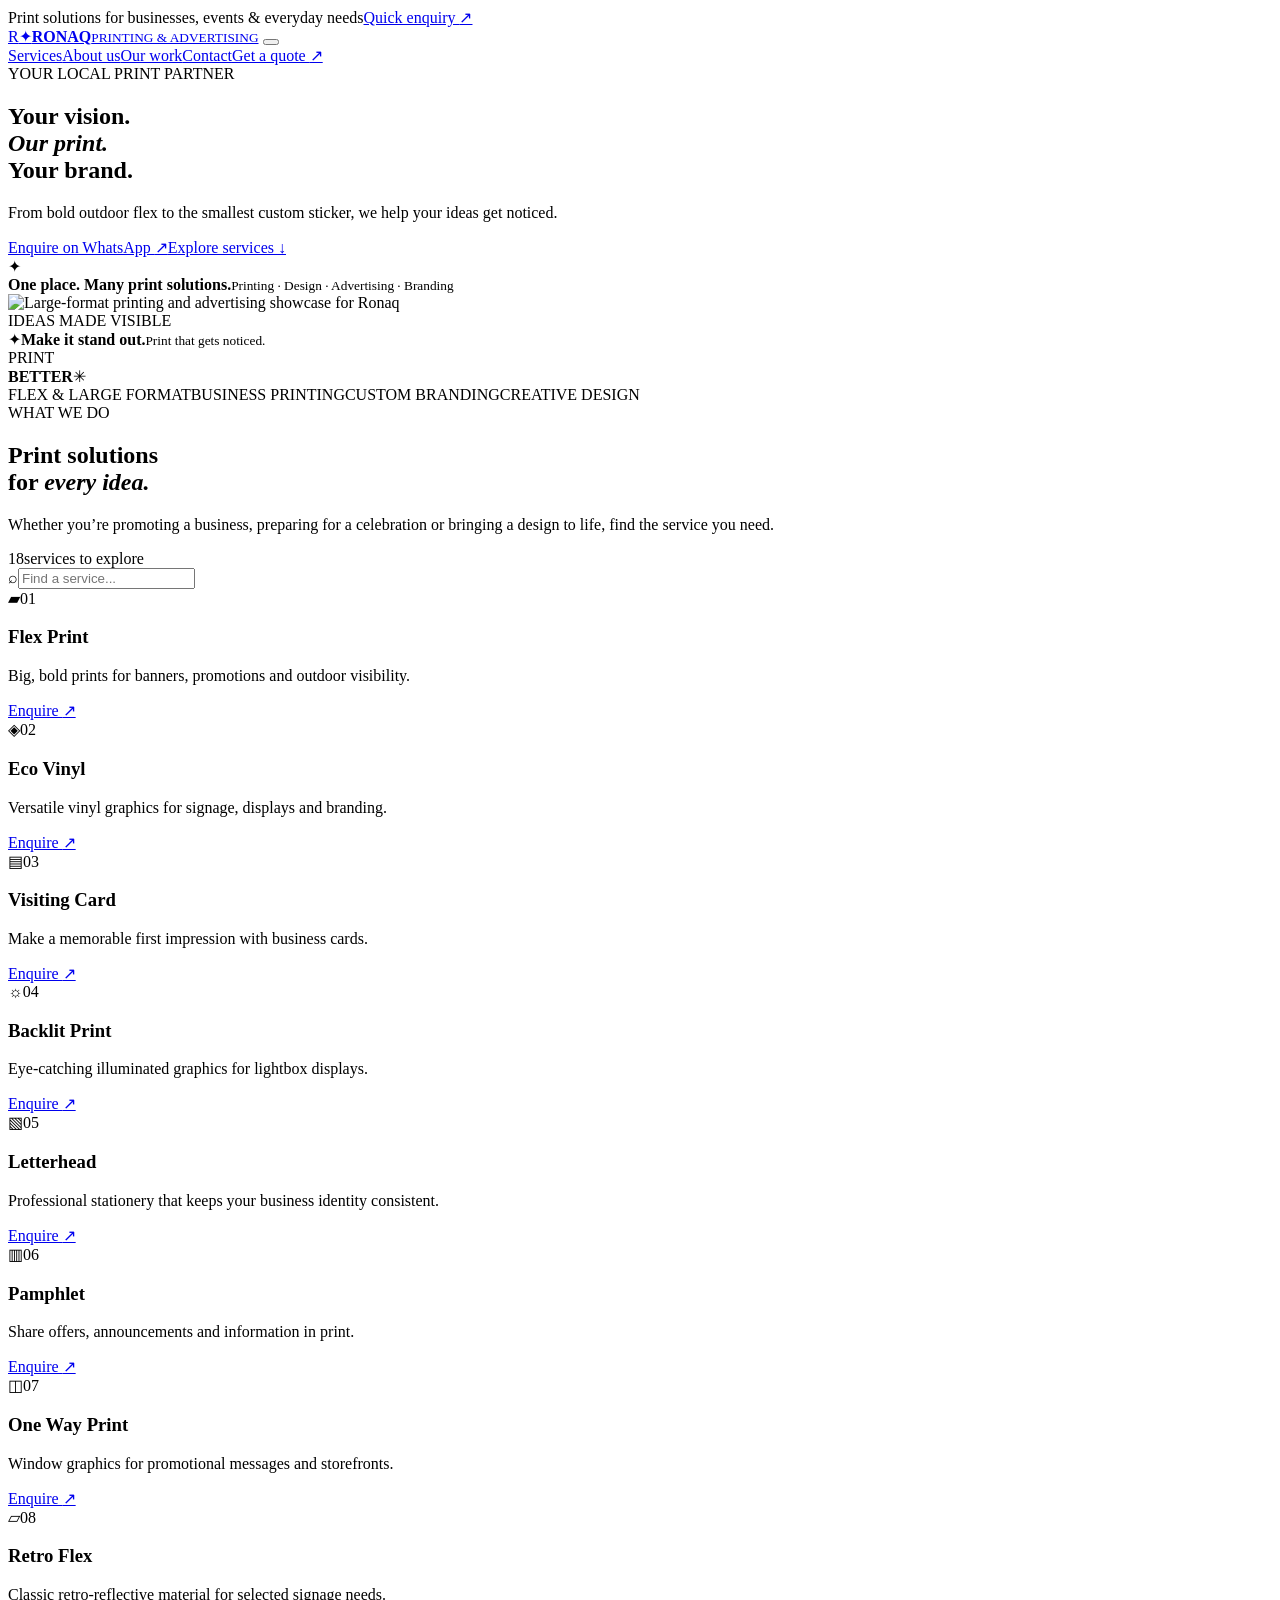
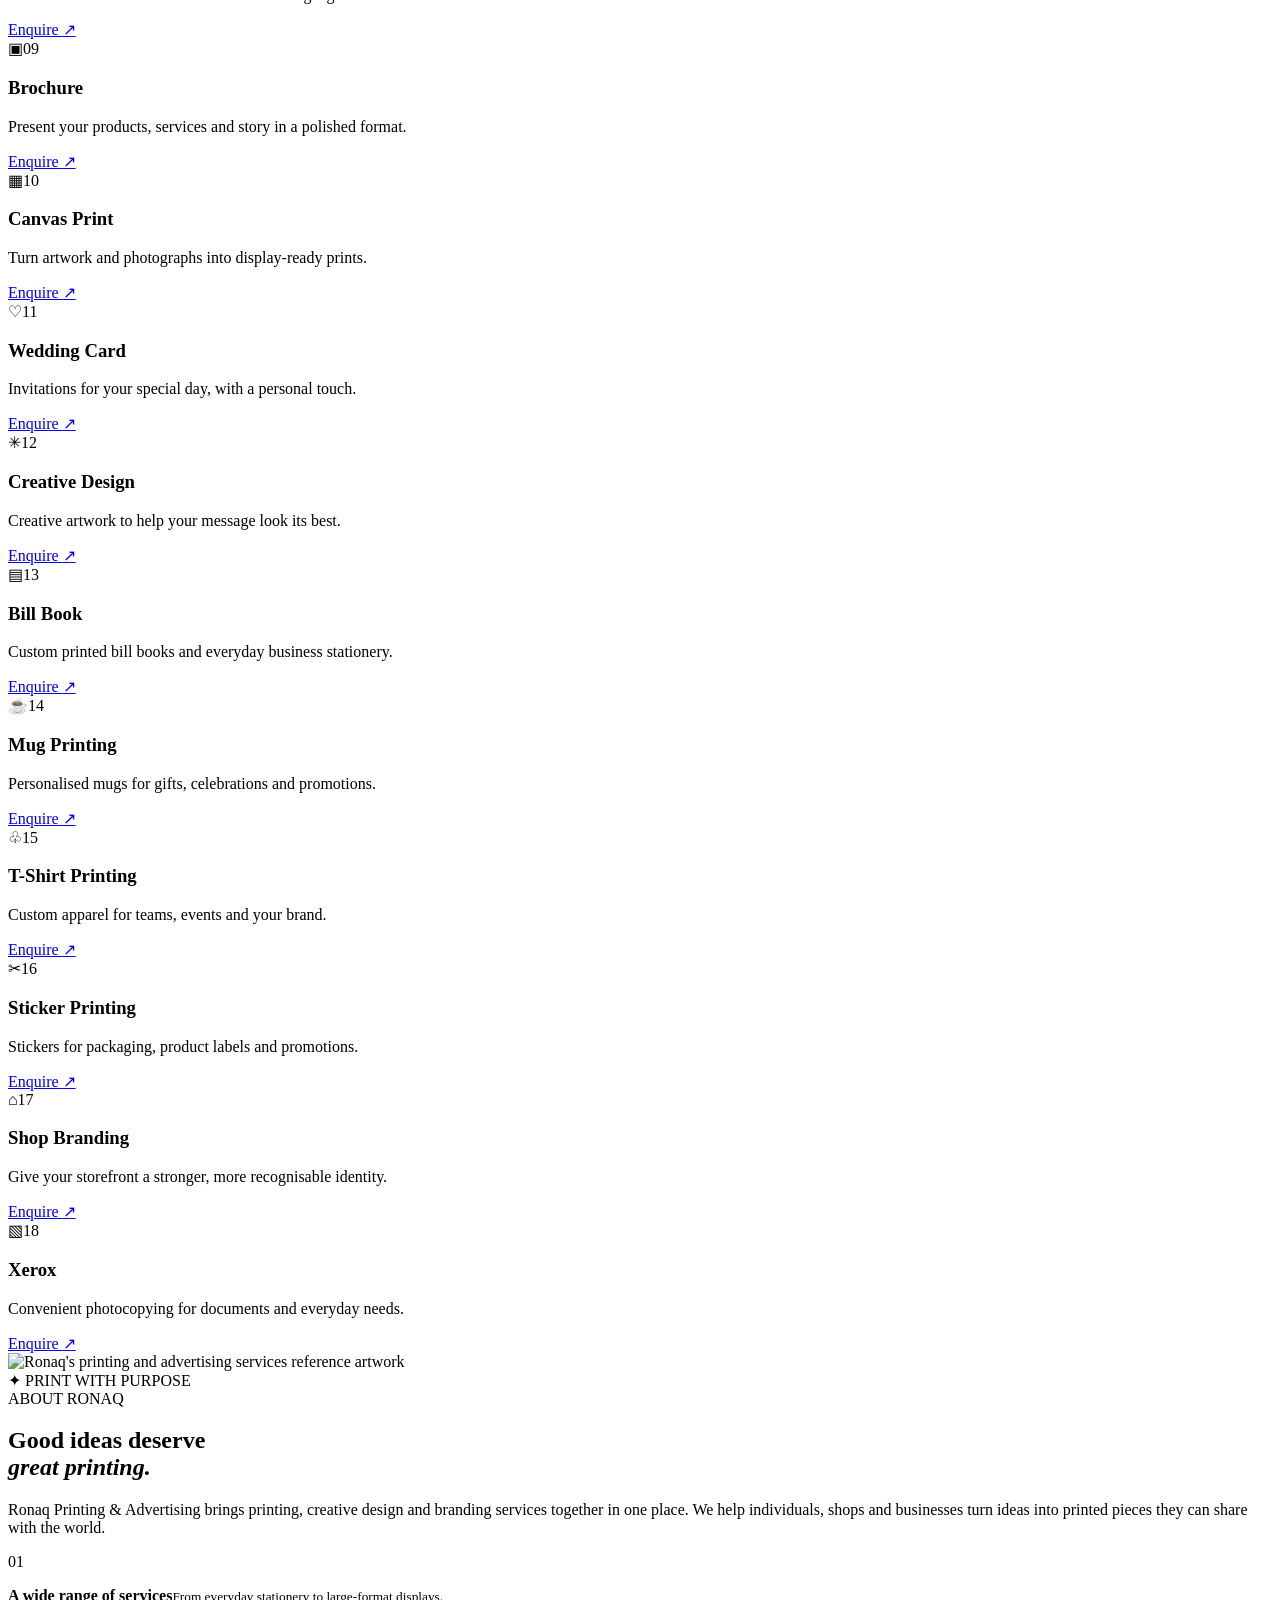
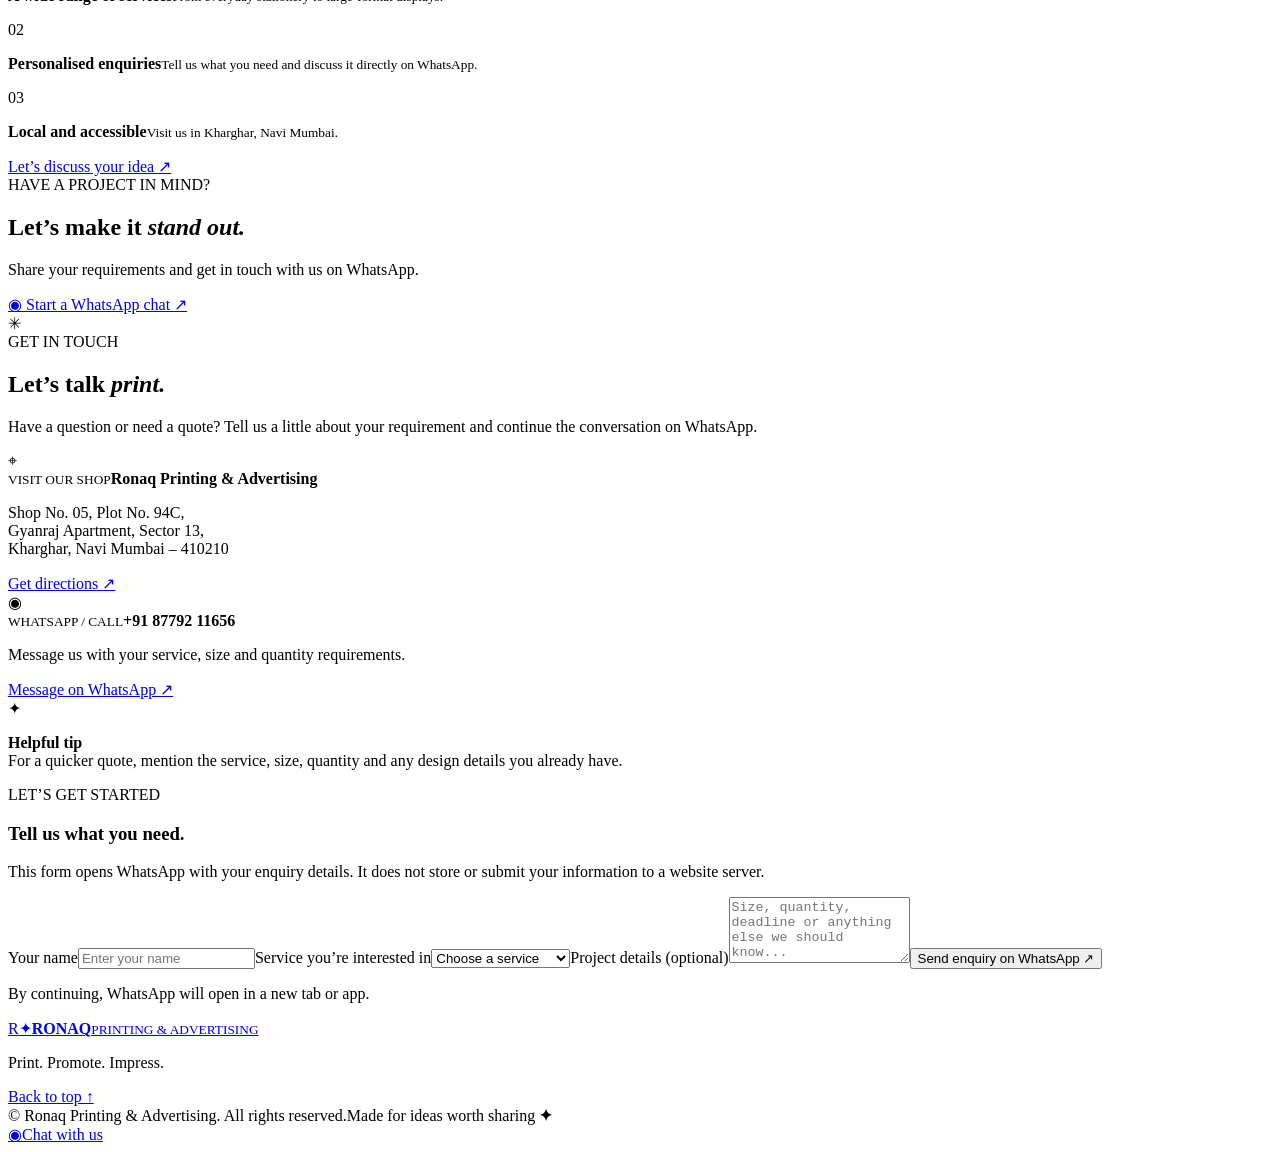
==== index.html @ 288d2c54 "Rename index(1).html to index.html" ====
<!doctype html>
<html lang="en">
<head>
  <meta charset="utf-8">
  <meta name="viewport" content="width=device-width, initial-scale=1">
  <meta name="theme-color" content="#e52c35">
  <meta name="description" content="Ronaq Printing & Advertising in Kharghar, Navi Mumbai. Flex printing, visiting cards, shop branding, stickers, wedding cards and more. Enquire directly on WhatsApp.">
  <title>Ronaq Printing & Advertising | Print. Promote. Impress.</title>
  <link rel="preconnect" href="https://fonts.googleapis.com">
  <link rel="preconnect" href="https://fonts.gstatic.com" crossorigin>
  <link href="https://fonts.googleapis.com/css2?family=DM+Sans:wght@400;500;600;700;800&family=Oswald:wght@500;600;700&display=swap" rel="stylesheet">
  <link rel="stylesheet" href="styles.css">
</head>
<body>
  <div class="top-strip"><div class="container top-strip-inner"><span>Print solutions for businesses, events & everyday needs</span><a href="https://wa.me/918779211656?text=Hello%20Ronaq%2C%20I%27d%20like%20to%20enquire%20about%20your%20printing%20services." target="_blank" rel="noopener">Quick enquiry <span aria-hidden="true">↗</span></a></div></div>
  <header class="site-header" id="top">
    <div class="container nav-wrap">
      <a class="brand" href="#top" aria-label="Ronaq Printing and Advertising home"><span class="brand-mark">R<span class="brand-spark">✦</span></span><span class="brand-copy"><strong>RONAQ</strong><small>PRINTING &amp; ADVERTISING</small></span></a>
      <button class="menu-toggle" id="menuToggle" aria-label="Open navigation" aria-expanded="false"><span></span><span></span><span></span></button>
      <nav class="main-nav" id="mainNav" aria-label="Main navigation"><a href="#services">Services</a><a href="#about">About us</a><a href="#showcase">Our work</a><a href="#contact">Contact</a><a class="nav-cta" href="https://wa.me/918779211656" target="_blank" rel="noopener">Get a quote <span>↗</span></a></nav>
    </div>
  </header>

  <main>
    <section class="hero">
      <div class="hero-shape hero-shape-one"></div><div class="hero-shape hero-shape-two"></div>
      <div class="container hero-grid">
        <div class="hero-copy reveal">
          <div class="eyebrow"><span></span> YOUR LOCAL PRINT PARTNER</div>
          <h1>Your vision.<br><em>Our print.</em><br>Your brand.</h1>
          <p class="hero-lead">From bold outdoor flex to the smallest custom sticker, we help your ideas get noticed.</p>
          <div class="hero-actions"><a class="btn btn-primary" href="https://wa.me/918779211656?text=Hello%20Ronaq%2C%20I%27d%20like%20a%20printing%20quote.%20Please%20help%20me%20with%20your%20services." target="_blank" rel="noopener">Enquire on WhatsApp <span>↗</span></a><a class="btn btn-outline" href="#services">Explore services <span>↓</span></a></div>
          <div class="hero-proof"><div class="proof-icon">✦</div><div><strong>One place. Many print solutions.</strong><small>Printing · Design · Advertising · Branding</small></div></div>
        </div>
        <div class="hero-visual reveal" id="showcase">
          <div class="visual-frame"><img src="assets/printing-showcase.jpg" alt="Large-format printing and advertising showcase for Ronaq" fetchpriority="high"><div class="image-label"><span class="label-dot"></span><span>IDEAS MADE VISIBLE</span></div></div>
          <div class="floating-note"><span class="note-star">✦</span><span><strong>Make it stand out.</strong><small>Print that gets noticed.</small></span></div>
          <div class="visual-stamp">PRINT<br><b>BETTER</b><span>✳</span></div>
        </div>
      </div>
      <div class="hero-bottom"><div class="container hero-bottom-inner"><span>FLEX &amp; LARGE FORMAT</span><i></i><span>BUSINESS PRINTING</span><i></i><span>CUSTOM BRANDING</span><i></i><span>CREATIVE DESIGN</span></div></div>
    </section>

    <section class="services section-pad" id="services">
      <div class="container">
        <div class="section-heading reveal"><div><div class="eyebrow"><span></span> WHAT WE DO</div><h2>Print solutions<br>for <em>every idea.</em></h2></div><p>Whether you’re promoting a business, preparing for a celebration or bringing a design to life, find the service you need.</p></div>
        <div class="service-toolbar reveal"><div class="service-count"><span class="count-number">18</span><span>services to explore</span></div><label class="service-search"><span aria-hidden="true">⌕</span><input id="serviceSearch" type="search" placeholder="Find a service..." aria-label="Search services"></label></div>
        <div class="service-grid" id="serviceGrid">
          <article class="service-card reveal" data-name="Flex Print"><span class="service-icon icon-red">▰</span><span class="service-number">01</span><h3>Flex Print</h3><p>Big, bold prints for banners, promotions and outdoor visibility.</p><a href="#contact" data-service="Flex Print" class="service-link">Enquire <span>↗</span></a></article>
          <article class="service-card reveal" data-name="Eco Vinyl"><span class="service-icon icon-yellow">◈</span><span class="service-number">02</span><h3>Eco Vinyl</h3><p>Versatile vinyl graphics for signage, displays and branding.</p><a href="#contact" data-service="Eco Vinyl" class="service-link">Enquire <span>↗</span></a></article>
          <article class="service-card reveal" data-name="Visiting Card"><span class="service-icon icon-dark">▤</span><span class="service-number">03</span><h3>Visiting Card</h3><p>Make a memorable first impression with business cards.</p><a href="#contact" data-service="Visiting Card" class="service-link">Enquire <span>↗</span></a></article>
          <article class="service-card reveal" data-name="Backlit Print"><span class="service-icon icon-red">☼</span><span class="service-number">04</span><h3>Backlit Print</h3><p>Eye-catching illuminated graphics for lightbox displays.</p><a href="#contact" data-service="Backlit Print" class="service-link">Enquire <span>↗</span></a></article>
          <article class="service-card reveal" data-name="Letterhead"><span class="service-icon icon-yellow">▧</span><span class="service-number">05</span><h3>Letterhead</h3><p>Professional stationery that keeps your business identity consistent.</p><a href="#contact" data-service="Letterhead" class="service-link">Enquire <span>↗</span></a></article>
          <article class="service-card reveal" data-name="Pamphlet"><span class="service-icon icon-dark">▥</span><span class="service-number">06</span><h3>Pamphlet</h3><p>Share offers, announcements and information in print.</p><a href="#contact" data-service="Pamphlet" class="service-link">Enquire <span>↗</span></a></article>
          <article class="service-card reveal" data-name="One Way Print"><span class="service-icon icon-red">◫</span><span class="service-number">07</span><h3>One Way Print</h3><p>Window graphics for promotional messages and storefronts.</p><a href="#contact" data-service="One Way Print" class="service-link">Enquire <span>↗</span></a></article>
          <article class="service-card reveal" data-name="Retro Flex"><span class="service-icon icon-yellow">▱</span><span class="service-number">08</span><h3>Retro Flex</h3><p>Classic retro-reflective material for selected signage needs.</p><a href="#contact" data-service="Retro Flex" class="service-link">Enquire <span>↗</span></a></article>
          <article class="service-card reveal" data-name="Brochure"><span class="service-icon icon-dark">▣</span><span class="service-number">09</span><h3>Brochure</h3><p>Present your products, services and story in a polished format.</p><a href="#contact" data-service="Brochure" class="service-link">Enquire <span>↗</span></a></article>
          <article class="service-card reveal" data-name="Canvas Print"><span class="service-icon icon-yellow">▦</span><span class="service-number">10</span><h3>Canvas Print</h3><p>Turn artwork and photographs into display-ready prints.</p><a href="#contact" data-service="Canvas Print" class="service-link">Enquire <span>↗</span></a></article>
          <article class="service-card reveal" data-name="Wedding Card"><span class="service-icon icon-red">♡</span><span class="service-number">11</span><h3>Wedding Card</h3><p>Invitations for your special day, with a personal touch.</p><a href="#contact" data-service="Wedding Card" class="service-link">Enquire <span>↗</span></a></article>
          <article class="service-card reveal" data-name="Creative Design"><span class="service-icon icon-dark">✳</span><span class="service-number">12</span><h3>Creative Design</h3><p>Creative artwork to help your message look its best.</p><a href="#contact" data-service="Creative Design" class="service-link">Enquire <span>↗</span></a></article>
          <article class="service-card reveal" data-name="Bill Book"><span class="service-icon icon-yellow">▤</span><span class="service-number">13</span><h3>Bill Book</h3><p>Custom printed bill books and everyday business stationery.</p><a href="#contact" data-service="Bill Book" class="service-link">Enquire <span>↗</span></a></article>
          <article class="service-card reveal" data-name="Mug Printing"><span class="service-icon icon-red">☕</span><span class="service-number">14</span><h3>Mug Printing</h3><p>Personalised mugs for gifts, celebrations and promotions.</p><a href="#contact" data-service="Mug Printing" class="service-link">Enquire <span>↗</span></a></article>
          <article class="service-card reveal" data-name="T-Shirt Printing"><span class="service-icon icon-dark">♧</span><span class="service-number">15</span><h3>T-Shirt Printing</h3><p>Custom apparel for teams, events and your brand.</p><a href="#contact" data-service="T-Shirt Printing" class="service-link">Enquire <span>↗</span></a></article>
          <article class="service-card reveal" data-name="Sticker Printing"><span class="service-icon icon-yellow">✂</span><span class="service-number">16</span><h3>Sticker Printing</h3><p>Stickers for packaging, product labels and promotions.</p><a href="#contact" data-service="Sticker Printing" class="service-link">Enquire <span>↗</span></a></article>
          <article class="service-card reveal" data-name="Shop Branding"><span class="service-icon icon-red">⌂</span><span class="service-number">17</span><h3>Shop Branding</h3><p>Give your storefront a stronger, more recognisable identity.</p><a href="#contact" data-service="Shop Branding" class="service-link">Enquire <span>↗</span></a></article>
          <article class="service-card reveal" data-name="Xerox"><span class="service-icon icon-dark">▧</span><span class="service-number">18</span><h3>Xerox</h3><p>Convenient photocopying for documents and everyday needs.</p><a href="#contact" data-service="Xerox" class="service-link">Enquire <span>↗</span></a></article>
        </div>
        <p class="no-results" id="noResults" hidden>No services match that search. Try another keyword.</p>
      </div>
    </section>

    <section class="about section-pad" id="about">
      <div class="container about-grid"><div class="about-image reveal"><img src="assets/services-reference.jpg" alt="Ronaq's printing and advertising services reference artwork" loading="lazy"><div class="about-image-tag"><span>✦</span> PRINT WITH PURPOSE</div></div><div class="about-copy reveal"><div class="eyebrow eyebrow-light"><span></span> ABOUT RONAQ</div><h2>Good ideas deserve<br><em>great printing.</em></h2><p>Ronaq Printing &amp; Advertising brings printing, creative design and branding services together in one place. We help individuals, shops and businesses turn ideas into printed pieces they can share with the world.</p><div class="about-points"><div><span>01</span><p><strong>A wide range of services</strong><small>From everyday stationery to large-format displays.</small></p></div><div><span>02</span><p><strong>Personalised enquiries</strong><small>Tell us what you need and discuss it directly on WhatsApp.</small></p></div><div><span>03</span><p><strong>Local and accessible</strong><small>Visit us in Kharghar, Navi Mumbai.</small></p></div></div><a class="btn btn-white" href="https://wa.me/918779211656?text=Hello%20Ronaq%2C%20I%27d%20like%20to%20discuss%20a%20printing%20project." target="_blank" rel="noopener">Let’s discuss your idea <span>↗</span></a></div></div>
    </section>

    <section class="cta-band"><div class="container cta-inner"><div><span class="cta-kicker">HAVE A PROJECT IN MIND?</span><h2>Let’s make it <em>stand out.</em></h2><p>Share your requirements and get in touch with us on WhatsApp.</p></div><a class="btn btn-dark" href="https://wa.me/918779211656?text=Hello%20Ronaq%2C%20I%27d%20like%20to%20discuss%20a%20printing%20project.%20Please%20guide%20me." target="_blank" rel="noopener"><span class="wa-icon">◉</span> Start a WhatsApp chat <span>↗</span></a><div class="cta-spark">✳</div></div></section>

    <section class="contact section-pad" id="contact"><div class="container"><div class="section-heading contact-heading reveal"><div><div class="eyebrow"><span></span> GET IN TOUCH</div><h2>Let’s talk <em>print.</em></h2></div><p>Have a question or need a quote? Tell us a little about your requirement and continue the conversation on WhatsApp.</p></div><div class="contact-grid"><div class="contact-info reveal"><div class="contact-card"><span class="contact-icon">⌖</span><div><small>VISIT OUR SHOP</small><strong>Ronaq Printing &amp; Advertising</strong><p>Shop No. 05, Plot No. 94C,<br>Gyanraj Apartment, Sector 13,<br>Kharghar, Navi Mumbai – 410210</p><a href="https://www.google.com/maps/search/?api=1&query=Shop%20No.%2005%2C%20Plot%20No.%2094C%2C%20Gyanraj%20Apartment%2C%20Sector%2013%2C%20Kharghar%2C%20Navi%20Mumbai%20410210" target="_blank" rel="noopener">Get directions ↗</a></div></div><div class="contact-card"><span class="contact-icon contact-icon-yellow">◉</span><div><small>WHATSAPP / CALL</small><strong>+91 87792 11656</strong><p>Message us with your service, size and quantity requirements.</p><a href="https://wa.me/918779211656?text=Hello%20Ronaq%2C%20I%27d%20like%20to%20make%20an%20enquiry." target="_blank" rel="noopener">Message on WhatsApp ↗</a></div></div><div class="contact-note"><span>✦</span><p><strong>Helpful tip</strong><br>For a quicker quote, mention the service, size, quantity and any design details you already have.</p></div></div>
        <form class="enquiry-form reveal" id="enquiryForm"><div class="form-heading"><span>LET’S GET STARTED</span><h3>Tell us what you need.</h3><p>This form opens WhatsApp with your enquiry details. It does not store or submit your information to a website server.</p></div><label for="customerName">Your name</label><input id="customerName" name="name" autocomplete="name" placeholder="Enter your name" required><label for="customerService">Service you’re interested in</label><select id="customerService" name="service" required><option value="">Choose a service</option><option>Flex Print</option><option>Eco Vinyl</option><option>Visiting Card</option><option>Backlit Print</option><option>Letterhead</option><option>Pamphlet</option><option>One Way Print</option><option>Retro Flex</option><option>Brochure</option><option>Canvas Print</option><option>Wedding Card</option><option>Creative Design</option><option>Bill Book</option><option>Mug Printing</option><option>T-Shirt Printing</option><option>Sticker Printing</option><option>Shop Branding</option><option>Xerox</option><option>Other / Not sure yet</option></select><label for="customerDetails">Project details <span>(optional)</span></label><textarea id="customerDetails" name="details" rows="4" placeholder="Size, quantity, deadline or anything else we should know..."></textarea><button class="btn btn-primary form-submit" type="submit">Send enquiry on WhatsApp <span>↗</span></button><p class="form-privacy">By continuing, WhatsApp will open in a new tab or app.</p></form></div></div></section>
  </main>

  <footer class="site-footer"><div class="container footer-main"><a class="brand brand-footer" href="#top"><span class="brand-mark">R<span class="brand-spark">✦</span></span><span class="brand-copy"><strong>RONAQ</strong><small>PRINTING &amp; ADVERTISING</small></span></a><p>Print. Promote. Impress.</p><a class="footer-top" href="#top">Back to top ↑</a></div><div class="container footer-bottom"><span>© <span id="year"></span> Ronaq Printing &amp; Advertising. All rights reserved.</span><span>Made for ideas worth sharing <b>✦</b></span></div></footer>
  <a class="floating-whatsapp" href="https://wa.me/918779211656?text=Hello%20Ronaq%2C%20I%27d%20like%20to%20enquire%20about%20your%20printing%20services." target="_blank" rel="noopener" aria-label="Chat with Ronaq on WhatsApp"><span class="wa-bubble">◉</span><span>Chat with us</span></a>
  <script src="script.js"></script>
</body>
</html>
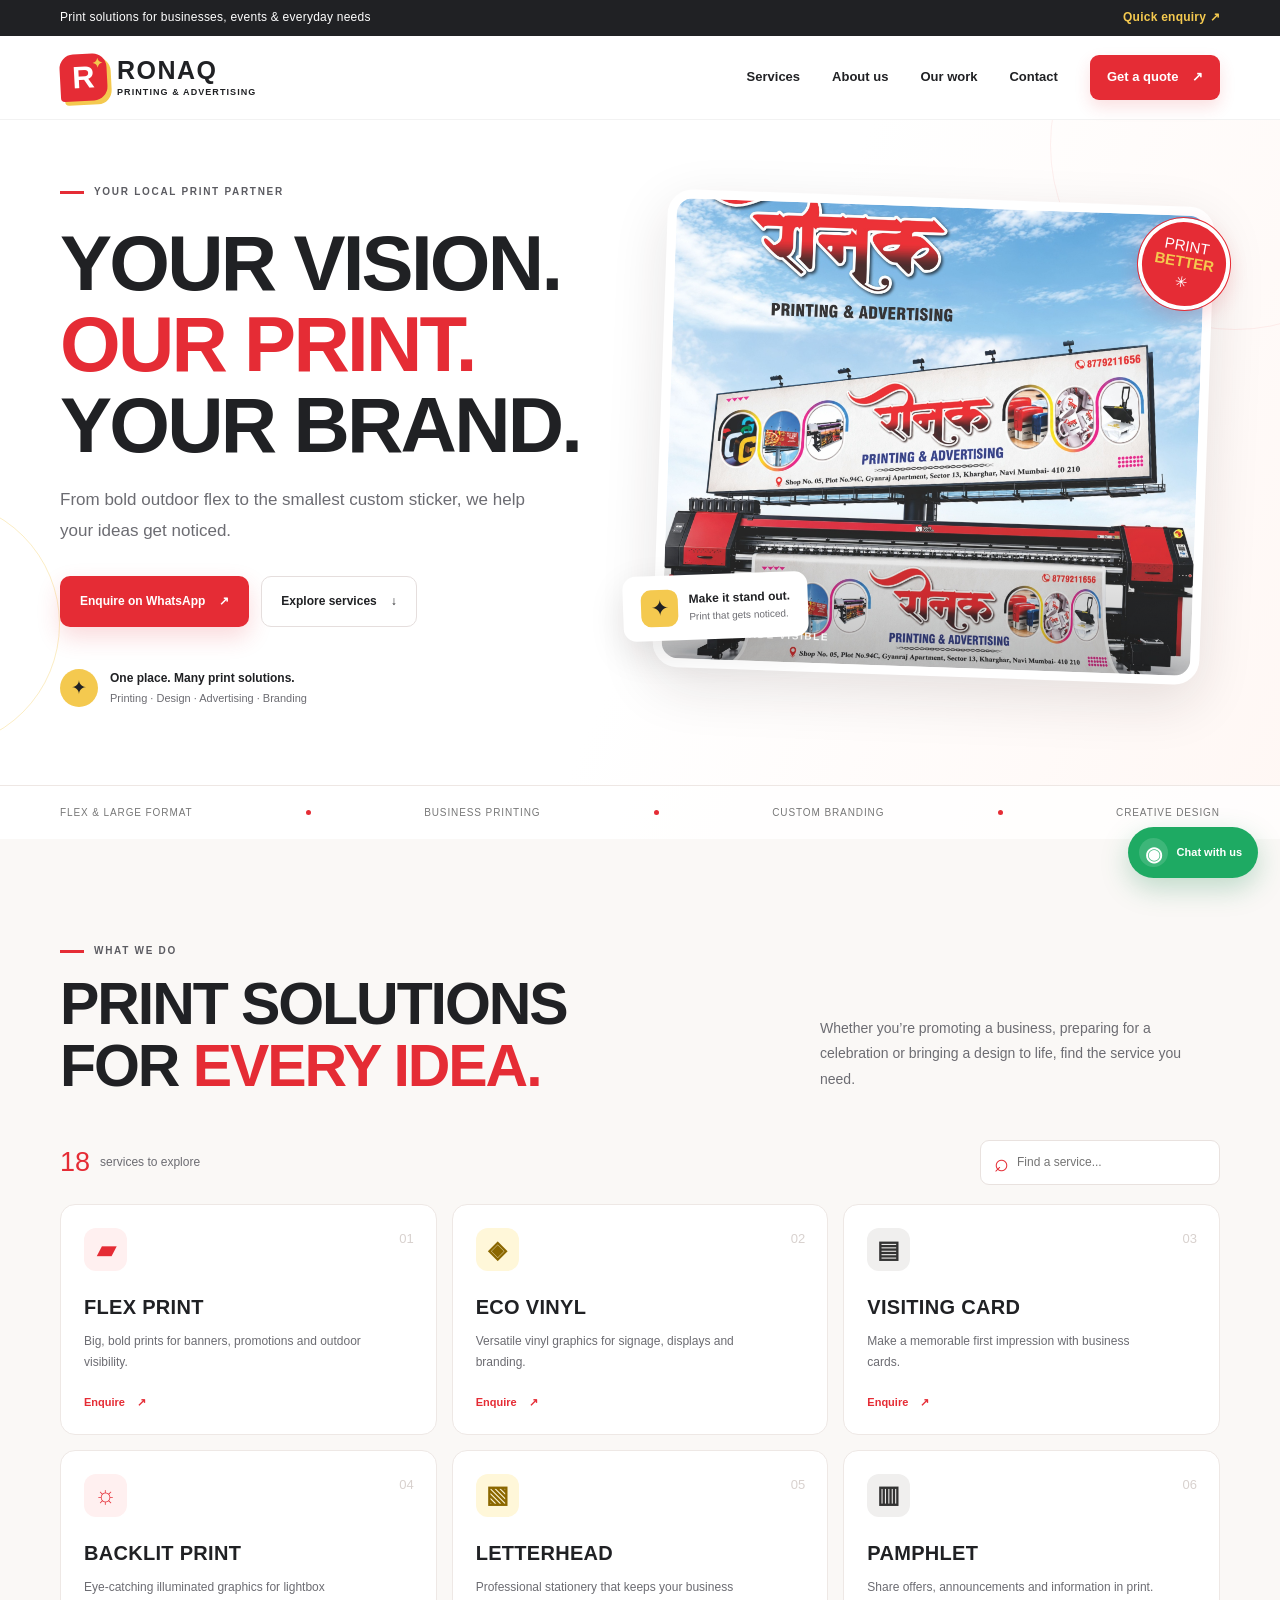
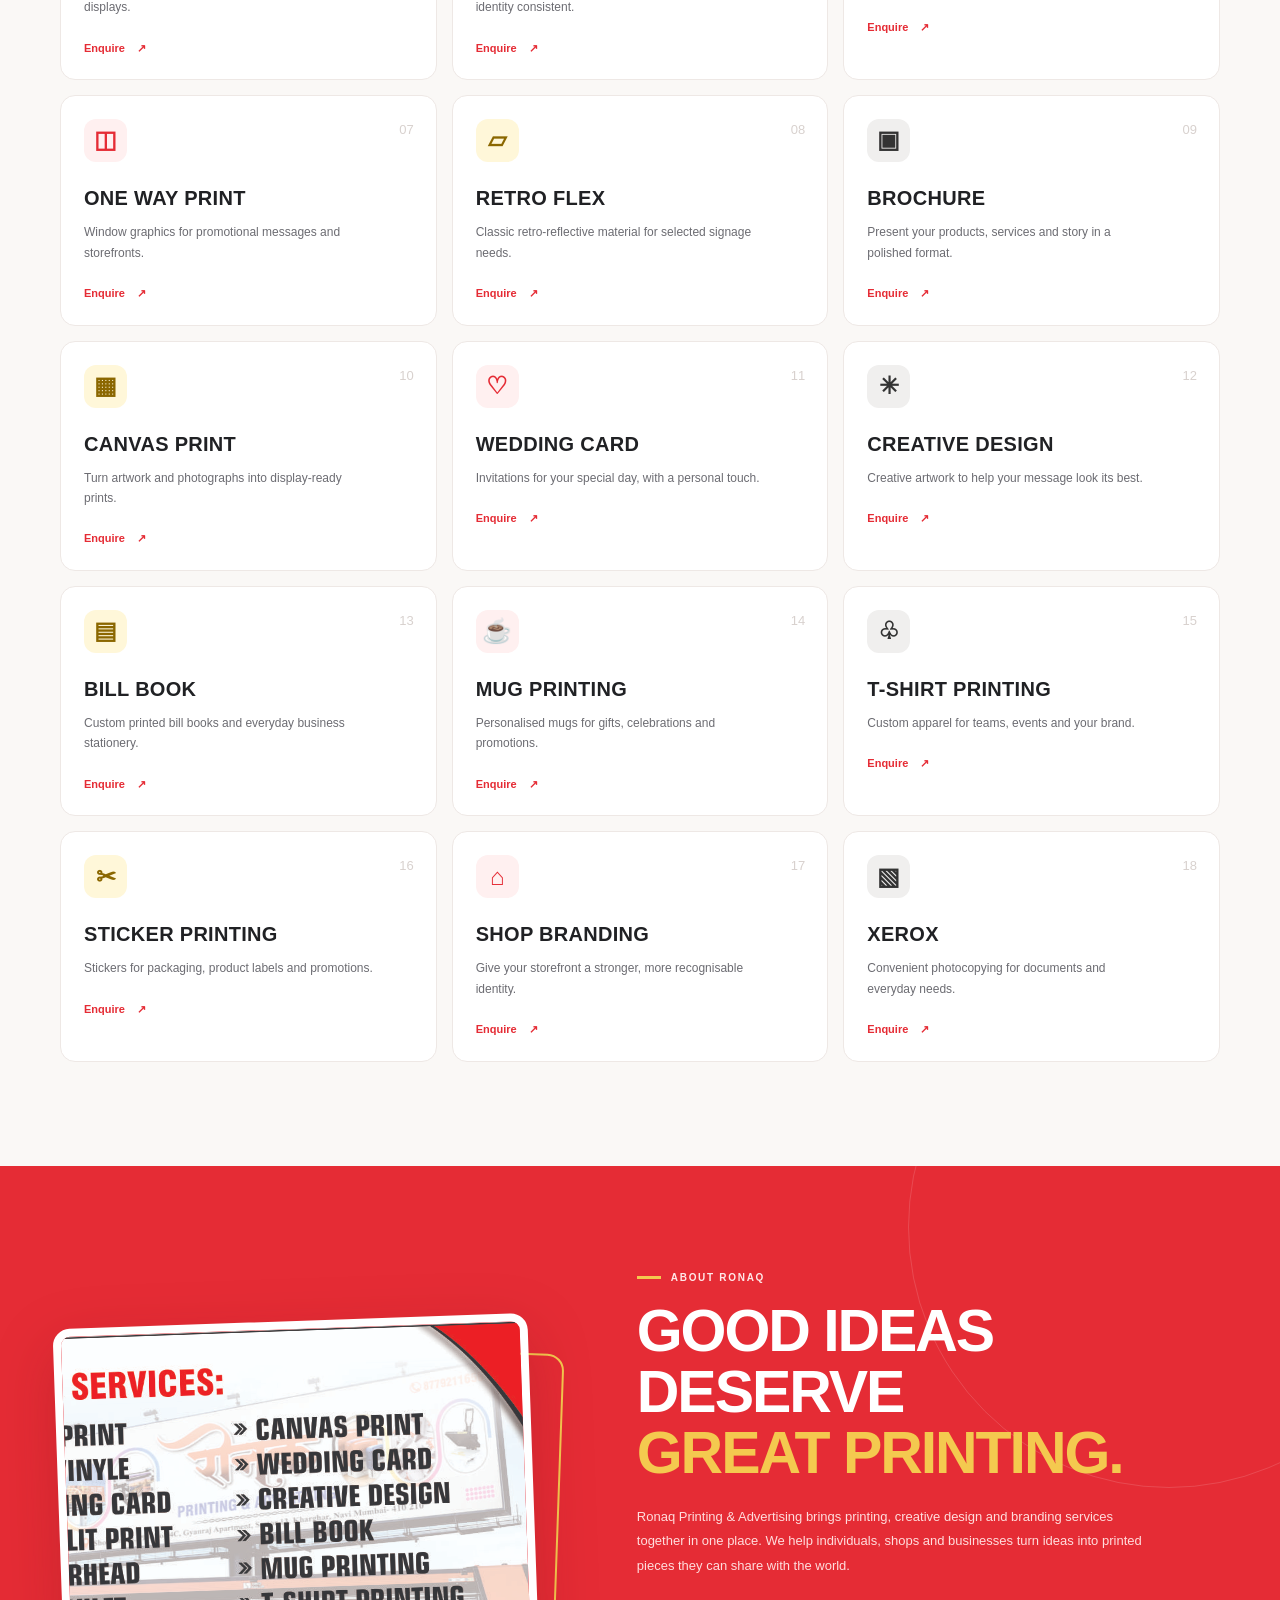
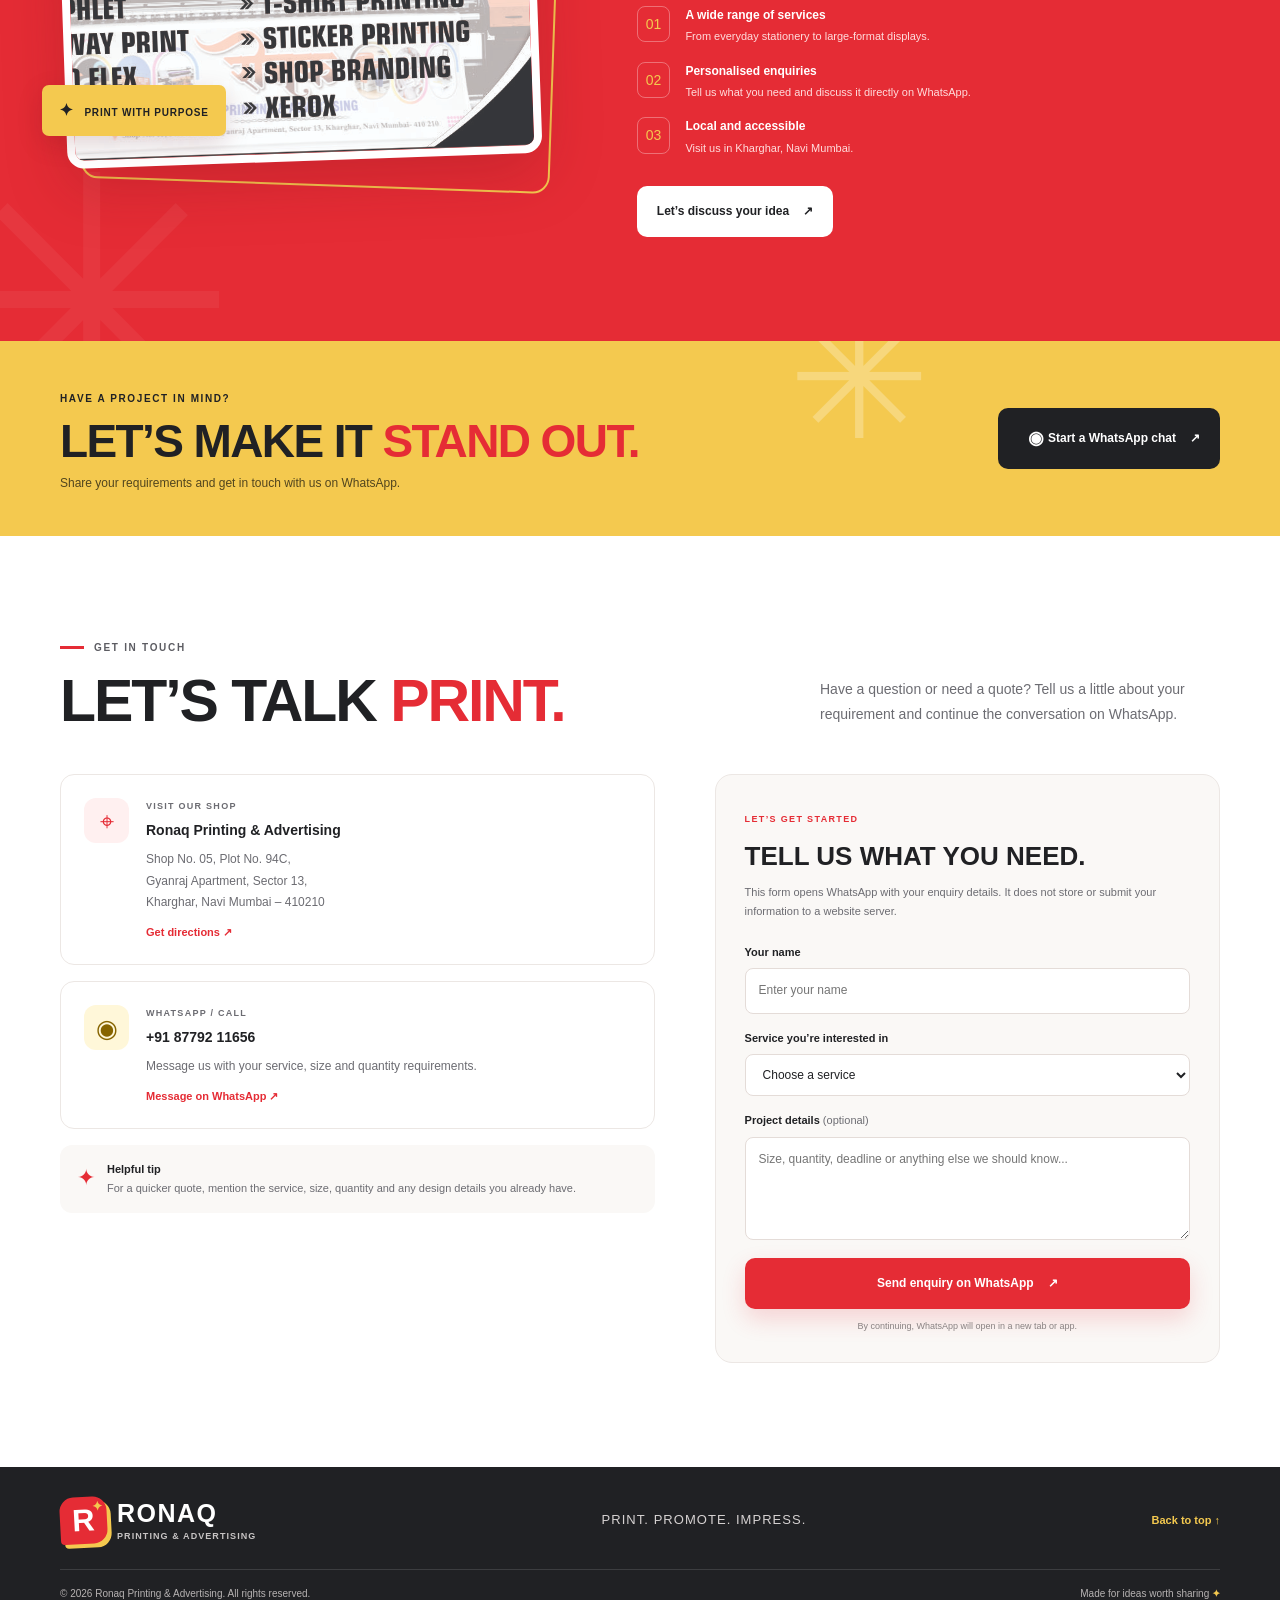
==== commit 0c56dd22: "Added location click option on google map" ====
--- a/index.html
+++ b/index.html
@@ -75,7 +75,7 @@
 
     <section class="cta-band"><div class="container cta-inner"><div><span class="cta-kicker">HAVE A PROJECT IN MIND?</span><h2>Let’s make it <em>stand out.</em></h2><p>Share your requirements and get in touch with us on WhatsApp.</p></div><a class="btn btn-dark" href="https://wa.me/918779211656?text=Hello%20Ronaq%2C%20I%27d%20like%20to%20discuss%20a%20printing%20project.%20Please%20guide%20me." target="_blank" rel="noopener"><span class="wa-icon">◉</span> Start a WhatsApp chat <span>↗</span></a><div class="cta-spark">✳</div></div></section>
 
-    <section class="contact section-pad" id="contact"><div class="container"><div class="section-heading contact-heading reveal"><div><div class="eyebrow"><span></span> GET IN TOUCH</div><h2>Let’s talk <em>print.</em></h2></div><p>Have a question or need a quote? Tell us a little about your requirement and continue the conversation on WhatsApp.</p></div><div class="contact-grid"><div class="contact-info reveal"><div class="contact-card"><span class="contact-icon">⌖</span><div><small>VISIT OUR SHOP</small><strong>Ronaq Printing &amp; Advertising</strong><p>Shop No. 05, Plot No. 94C,<br>Gyanraj Apartment, Sector 13,<br>Kharghar, Navi Mumbai – 410210</p><a href="https://www.google.com/maps/search/?api=1&query=Shop%20No.%2005%2C%20Plot%20No.%2094C%2C%20Gyanraj%20Apartment%2C%20Sector%2013%2C%20Kharghar%2C%20Navi%20Mumbai%20410210" target="_blank" rel="noopener">Get directions ↗</a></div></div><div class="contact-card"><span class="contact-icon contact-icon-yellow">◉</span><div><small>WHATSAPP / CALL</small><strong>+91 87792 11656</strong><p>Message us with your service, size and quantity requirements.</p><a href="https://wa.me/918779211656?text=Hello%20Ronaq%2C%20I%27d%20like%20to%20make%20an%20enquiry." target="_blank" rel="noopener">Message on WhatsApp ↗</a></div></div><div class="contact-note"><span>✦</span><p><strong>Helpful tip</strong><br>For a quicker quote, mention the service, size, quantity and any design details you already have.</p></div></div>
+    <section class="contact section-pad" id="contact"><div class="container"><div class="section-heading contact-heading reveal"><div><div class="eyebrow"><span></span> GET IN TOUCH</div><h2>Let’s talk <em>print.</em></h2></div><p>Have a question or need a quote? Tell us a little about your requirement and continue the conversation on WhatsApp.</p></div><div class="contact-grid"><div class="contact-info reveal"><div class="contact-card"><span class="contact-icon">⌖</span><div><small>VISIT OUR SHOP</small><strong>Ronaq Printing &amp; Advertising</strong><p>Shop No. 05, Plot No. 94C,<br>Gyanraj Apartment, Sector 13,<br>Kharghar, Navi Mumbai – 410210</p><a href="https://www.google.com/maps/dir/?api=1&destination=19.0451177%2C73.07078&destination_place_id=Ronaq%20Printing%20%26%20Advertising" target="_blank" rel="noopener">Get directions ↗</a></div></div><div class="contact-card"><span class="contact-icon contact-icon-yellow">◉</span><div><small>WHATSAPP / CALL</small><strong>+91 87792 11656</strong><p>Message us with your service, size and quantity requirements.</p><a href="https://wa.me/918779211656?text=Hello%20Ronaq%2C%20I%27d%20like%20to%20make%20an%20enquiry." target="_blank" rel="noopener">Message on WhatsApp ↗</a></div></div><div class="contact-note"><span>✦</span><p><strong>Helpful tip</strong><br>For a quicker quote, mention the service, size, quantity and any design details you already have.</p></div></div>
         <form class="enquiry-form reveal" id="enquiryForm"><div class="form-heading"><span>LET’S GET STARTED</span><h3>Tell us what you need.</h3><p>This form opens WhatsApp with your enquiry details. It does not store or submit your information to a website server.</p></div><label for="customerName">Your name</label><input id="customerName" name="name" autocomplete="name" placeholder="Enter your name" required><label for="customerService">Service you’re interested in</label><select id="customerService" name="service" required><option value="">Choose a service</option><option>Flex Print</option><option>Eco Vinyl</option><option>Visiting Card</option><option>Backlit Print</option><option>Letterhead</option><option>Pamphlet</option><option>One Way Print</option><option>Retro Flex</option><option>Brochure</option><option>Canvas Print</option><option>Wedding Card</option><option>Creative Design</option><option>Bill Book</option><option>Mug Printing</option><option>T-Shirt Printing</option><option>Sticker Printing</option><option>Shop Branding</option><option>Xerox</option><option>Other / Not sure yet</option></select><label for="customerDetails">Project details <span>(optional)</span></label><textarea id="customerDetails" name="details" rows="4" placeholder="Size, quantity, deadline or anything else we should know..."></textarea><button class="btn btn-primary form-submit" type="submit">Send enquiry on WhatsApp <span>↗</span></button><p class="form-privacy">By continuing, WhatsApp will open in a new tab or app.</p></form></div></div></section>
   </main>
 
--- a/styles.css
+++ b/styles.css
@@ -0,0 +1,9 @@
+:root{--red:#e52c35;--red-dark:#bf1f29;--red-soft:#fff0f0;--yellow:#f4c94f;--ink:#202124;--muted:#6c6c72;--paper:#fff;--offwhite:#faf8f6;--line:#ece7e4;--radius:20px;--shadow:0 18px 55px rgba(39,24,24,.12)}
+*{box-sizing:border-box}html{scroll-behavior:smooth;scroll-padding-top:90px}body{margin:0;font-family:'DM Sans',sans-serif;color:var(--ink);background:#fff;line-height:1.6}body.menu-open{overflow:hidden}a{color:inherit;text-decoration:none}img{display:block;max-width:100%}button,input,select,textarea{font:inherit}.container{width:min(1160px,calc(100% - 48px));margin-inline:auto}.top-strip{background:var(--ink);color:#fff;font-size:12px;letter-spacing:.02em}.top-strip-inner{min-height:36px;display:flex;justify-content:space-between;align-items:center;gap:18px}.top-strip a{color:var(--yellow);font-weight:800}.site-header{position:sticky;top:0;z-index:50;background:rgba(255,255,255,.94);backdrop-filter:blur(16px);border-bottom:1px solid rgba(32,33,36,.06)}.nav-wrap{min-height:83px;display:flex;align-items:center;justify-content:space-between;gap:32px}.brand{display:inline-flex;align-items:center;gap:10px;flex-shrink:0}.brand-mark{width:47px;height:47px;background:var(--red);border-radius:14px 14px 14px 4px;color:white;display:grid;place-items:center;font-family:'Oswald',sans-serif;font-size:31px;font-weight:700;position:relative;line-height:1;box-shadow:4px 4px 0 var(--yellow);transform:rotate(-3deg)}.brand-spark{position:absolute;font-family:sans-serif;font-size:13px;color:var(--yellow);right:3px;top:3px}.brand-copy{display:flex;flex-direction:column;line-height:1.05}.brand-copy strong{font-family:'Oswald',sans-serif;font-size:25px;letter-spacing:.06em}.brand-copy small{font-size:9px;font-weight:800;letter-spacing:.12em;margin-top:5px}.main-nav{display:flex;align-items:center;gap:32px;font-size:13px;font-weight:700}.main-nav>a:not(.nav-cta){transition:color .2s}.main-nav>a:not(.nav-cta):hover{color:var(--red)}.nav-cta{padding:12px 17px;background:var(--red);color:white;border-radius:9px;box-shadow:0 7px 16px #e52c3526}.nav-cta span,.btn span{margin-left:10px}.menu-toggle{display:none;background:none;border:0;padding:10px}.menu-toggle span{display:block;width:24px;height:2px;background:var(--ink);margin:5px}
+.hero{position:relative;overflow:hidden;background:linear-gradient(115deg,#fff 0%,#fff 54%,#fff7f4 100%);padding-top:64px}.hero-grid{display:grid;grid-template-columns:.95fr 1.05fr;align-items:center;gap:55px;padding-bottom:78px;position:relative;z-index:1}.eyebrow{display:flex;align-items:center;gap:10px;font-size:10px;font-weight:800;letter-spacing:.17em;color:#5c5c62}.eyebrow>span{display:inline-block;width:24px;height:3px;background:var(--red)}h1,h2,h3,p{margin-top:0}.hero h1,.section-heading h2,.about h2,.cta-band h2{font-family:'Oswald',sans-serif;text-transform:uppercase;font-weight:700;letter-spacing:-.035em;line-height:1.04;margin:23px 0 19px;font-size:clamp(48px,6.2vw,78px)}h1 em,h2 em{font-style:normal;color:var(--red)}.hero-lead{font-size:17px;max-width:470px;color:var(--muted);line-height:1.8}.hero-actions{display:flex;gap:12px;flex-wrap:wrap;margin-top:29px}.btn{display:inline-flex;align-items:center;justify-content:center;gap:4px;padding:15px 19px;border-radius:10px;font-size:12px;font-weight:800;transition:transform .2s,box-shadow .2s,background .2s;border:1px solid transparent;cursor:pointer}.btn:hover{transform:translateY(-3px)}.btn-primary{background:var(--red);color:#fff;box-shadow:0 10px 23px #e52c352e}.btn-primary:hover{background:var(--red-dark);box-shadow:0 14px 28px #e52c353b}.btn-outline{border-color:#e5dedd;background:#fff}.btn-outline:hover{border-color:var(--red);color:var(--red)}.hero-proof{display:flex;align-items:center;gap:12px;margin-top:42px}.proof-icon{width:38px;height:38px;border-radius:50%;background:var(--yellow);display:grid;place-items:center;color:var(--ink);font-size:19px}.hero-proof div:last-child{display:flex;flex-direction:column}.hero-proof strong{font-size:12px}.hero-proof small{font-size:11px;color:var(--muted);margin-top:2px}.hero-visual{position:relative;max-width:560px;justify-self:end;width:100%;padding:0 13px 18px 0}.visual-frame{background:#fff;border:9px solid white;border-radius:25px;box-shadow:var(--shadow);transform:rotate(2deg);overflow:hidden;position:relative}.visual-frame:after{content:"";position:absolute;inset:0;background:linear-gradient(180deg,transparent 65%,rgba(0,0,0,.25))}.visual-frame img{width:100%;height:460px;object-fit:cover;object-position:center 56%}.image-label{position:absolute;z-index:2;bottom:18px;left:19px;color:white;font-size:10px;letter-spacing:.16em;font-weight:800;display:flex;align-items:center;gap:8px}.label-dot{width:7px;height:7px;background:var(--yellow);border-radius:50%}.floating-note{position:absolute;z-index:3;left:-37px;bottom:55px;display:flex;align-items:center;gap:11px;background:white;padding:14px 18px;border-radius:13px;box-shadow:0 12px 36px #1913131c;transform:rotate(-2deg)}.note-star{background:var(--yellow);width:37px;height:37px;display:grid;place-items:center;border-radius:10px;font-size:22px}.floating-note span:last-child{display:flex;flex-direction:column}.floating-note strong{font-size:12px}.floating-note small{font-size:10px;color:var(--muted)}.visual-stamp{position:absolute;right:-10px;top:20px;z-index:4;background:var(--red);color:#fff;border:4px solid #fff;outline:1px solid var(--red);width:92px;height:92px;border-radius:50%;display:flex;flex-direction:column;align-items:center;justify-content:center;font-family:'Oswald',sans-serif;font-size:15px;line-height:1.05;transform:rotate(10deg);box-shadow:0 8px 20px #e52c3530}.visual-stamp b{color:var(--yellow)}.visual-stamp span{font-size:15px;margin-top:4px}.hero-shape{position:absolute;border-radius:50%;pointer-events:none}.hero-shape-one{width:370px;height:370px;border:1px solid #e52c3512;right:-140px;top:-160px}.hero-shape-two{width:250px;height:250px;border:1px solid #f4c94f55;left:-190px;bottom:90px}.hero-bottom{border-top:1px solid #eee7e4;background:#ffffffc9}.hero-bottom-inner{display:flex;align-items:center;justify-content:space-between;gap:15px;min-height:53px;font-family:'Oswald',sans-serif;letter-spacing:.09em;font-size:10px;color:#777}.hero-bottom i{width:5px;height:5px;background:var(--red);border-radius:50%}
+.section-pad{padding:104px 0}.services{background:var(--offwhite)}.section-heading{display:flex;justify-content:space-between;align-items:end;gap:45px;margin-bottom:43px}.section-heading h2,.about h2,.cta-band h2{font-size:clamp(40px,5vw,59px);margin:15px 0 0}.section-heading>p{max-width:400px;color:var(--muted);font-size:14px;line-height:1.85;margin-bottom:4px}.service-toolbar{display:flex;align-items:center;justify-content:space-between;margin-bottom:19px;gap:20px}.service-count{display:flex;align-items:center;gap:10px;color:var(--muted);font-size:12px}.count-number{font-family:'Oswald',sans-serif;font-size:27px;color:var(--red)}.service-search{display:flex;align-items:center;gap:8px;background:#fff;border:1px solid #e9e2df;border-radius:9px;padding:0 13px;width:240px;color:var(--red)}.service-search>span{font-size:25px;line-height:1}.service-search input{border:0;outline:0;width:100%;padding:12px 0;background:transparent;font-size:12px}.service-grid{display:grid;grid-template-columns:repeat(3,minmax(0,1fr));gap:15px}.service-card{position:relative;background:#fff;border:1px solid #eee8e5;border-radius:15px;padding:23px 23px 20px;min-height:226px;overflow:hidden;transition:transform .25s,box-shadow .25s,border-color .25s}.service-card:hover{transform:translateY(-5px);box-shadow:0 16px 34px #2d1b1b0c;border-color:#f0b6b8}.service-icon{width:43px;height:43px;border-radius:12px;display:grid;place-items:center;font-size:24px;font-weight:800;margin-bottom:20px}.icon-red{background:#fff0f0;color:var(--red)}.icon-yellow{background:#fff7d9;color:#8b6700}.icon-dark{background:#f0efee;color:#333}.service-number{position:absolute;right:22px;top:24px;font-family:'Oswald',sans-serif;color:#d8d1ce;font-size:13px}.service-card h3{font-family:'Oswald',sans-serif;font-size:20px;text-transform:uppercase;letter-spacing:.015em;margin-bottom:8px}.service-card p{color:var(--muted);font-size:12px;line-height:1.7;margin-bottom:16px;max-width:290px}.service-link{font-size:11px;font-weight:800;color:var(--red);display:inline-flex;gap:12px;align-items:center}.service-link span{transition:transform .2s}.service-link:hover span{transform:translate(3px,-3px)}.no-results{padding:24px;text-align:center;background:#fff;border-radius:12px;color:var(--muted)}
+.about{background:var(--red);color:#fff;overflow:hidden;position:relative}.about:before{content:"";position:absolute;right:-150px;top:-200px;width:520px;height:520px;border:1px solid #ffffff24;border-radius:50%}.about:after{content:"✳";position:absolute;left:-55px;bottom:-140px;color:#ffffff0d;font-size:350px;line-height:1}.about-grid{display:grid;grid-template-columns:.92fr 1.08fr;align-items:center;gap:80px;position:relative;z-index:1}.about-image{position:relative;padding:0 22px 25px 0}.about-image img{width:100%;height:440px;object-fit:cover;object-position:center;border:8px solid white;border-radius:17px;box-shadow:0 20px 60px #7c121a42;transform:rotate(-2deg)}.about-image:after{content:"";position:absolute;z-index:-1;left:28px;right:0;top:25px;bottom:0;border:2px solid var(--yellow);border-radius:17px;transform:rotate(2deg)}.about-image-tag{position:absolute;left:-18px;bottom:50px;background:var(--yellow);color:var(--ink);padding:12px 17px;border-radius:7px;font-size:10px;font-weight:800;letter-spacing:.08em;box-shadow:0 8px 25px #6810182c}.about-image-tag span{font-size:17px;margin-right:7px}.eyebrow-light{color:#ffe8e8}.eyebrow-light>span{background:var(--yellow)}.about h2{margin-bottom:20px}.about h2 em{color:var(--yellow)}.about-copy>p{font-size:13px;color:#ffdddd;line-height:1.9;max-width:510px}.about-points{margin:27px 0 29px;display:grid;gap:16px}.about-points>div{display:flex;gap:15px;align-items:start}.about-points>div>span{font-family:'Oswald',sans-serif;font-size:14px;color:var(--yellow);border:1px solid #ffffff52;border-radius:8px;padding:6px 8px}.about-points p{display:flex;flex-direction:column;margin:0;gap:3px}.about-points strong{font-size:12px}.about-points small{font-size:11px;color:#ffdddd}.btn-white{background:#fff;color:var(--ink)}.btn-white:hover{background:var(--yellow)}.cta-band{background:var(--yellow);padding:43px 0;overflow:hidden}.cta-inner{display:flex;align-items:center;justify-content:space-between;gap:30px;position:relative}.cta-kicker{font-size:10px;font-weight:800;letter-spacing:.16em}.cta-band h2{font-size:clamp(32px,4vw,46px);margin:8px 0}.cta-band h2 em{color:var(--red)}.cta-band p{margin:0;font-size:12px;color:#51451e}.btn-dark{background:var(--ink);color:white;position:relative;z-index:1}.btn-dark:hover{background:#3c3c3c}.wa-icon{font-size:18px}.cta-spark{position:absolute;right:25%;top:-90px;font-size:170px;color:#ffffff42;line-height:1}
+.contact{background:#fff}.contact-heading{margin-bottom:42px}.contact-grid{display:grid;grid-template-columns:1fr .85fr;gap:60px;align-items:start}.contact-info{display:grid;gap:16px}.contact-card{display:flex;gap:17px;padding:23px;border:1px solid var(--line);border-radius:14px;background:#fff}.contact-icon{width:45px;height:45px;flex-shrink:0;border-radius:12px;display:grid;place-items:center;background:var(--red-soft);color:var(--red);font-size:25px}.contact-icon-yellow{background:#fff7d9;color:#876400}.contact-card>div{display:flex;flex-direction:column;align-items:flex-start}.contact-card small{font-size:9px;letter-spacing:.14em;font-weight:800;color:var(--muted);margin:1px 0 5px}.contact-card strong{font-size:14px}.contact-card p{font-size:12px;color:var(--muted);line-height:1.8;margin:8px 0}.contact-card a{font-size:11px;font-weight:800;color:var(--red);margin-top:2px}.contact-note{display:flex;gap:12px;align-items:start;padding:15px 17px;background:var(--offwhite);border-radius:12px}.contact-note>span{color:var(--red);font-size:22px}.contact-note p{font-size:11px;line-height:1.7;color:var(--muted);margin:0}.contact-note strong{color:var(--ink)}.enquiry-form{background:var(--offwhite);border:1px solid var(--line);padding:29px;border-radius:17px;display:flex;flex-direction:column}.form-heading>span{font-size:9px;font-weight:800;letter-spacing:.15em;color:var(--red)}.form-heading h3{font-family:'Oswald',sans-serif;text-transform:uppercase;font-size:26px;margin:6px 0}.form-heading p{font-size:11px;color:var(--muted);line-height:1.7;margin-bottom:23px}.enquiry-form label{font-size:11px;font-weight:800;margin:0 0 7px}.enquiry-form label span{font-weight:500;color:var(--muted)}.enquiry-form input,.enquiry-form select,.enquiry-form textarea{width:100%;border:1px solid #e4dcd8;background:white;border-radius:8px;padding:12px 13px;margin-bottom:16px;outline:0;font-size:12px;color:var(--ink);transition:border-color .2s,box-shadow .2s}.enquiry-form input:focus,.enquiry-form select:focus,.enquiry-form textarea:focus{border-color:var(--red);box-shadow:0 0 0 3px #e52c3515}.enquiry-form textarea{resize:vertical;min-height:90px}.form-submit{width:100%;margin-top:2px}.form-privacy{text-align:center;font-size:9px;color:#898282;margin:10px 0 0}.site-footer{background:var(--ink);color:#fff;padding:30px 0 0}.footer-main{display:flex;align-items:center;justify-content:space-between;gap:20px;padding-bottom:25px}.brand-footer .brand-copy small{color:#c7c4c4}.footer-main>p{font-family:'Oswald',sans-serif;text-transform:uppercase;letter-spacing:.08em;font-size:13px;color:#d6d2d2;margin:0}.footer-top{font-size:11px;font-weight:700;color:var(--yellow)}.footer-bottom{border-top:1px solid #ffffff20;padding:16px 0;display:flex;justify-content:space-between;gap:18px;color:#b7b3b3;font-size:10px}.footer-bottom b{color:var(--yellow)}.floating-whatsapp{position:fixed;z-index:40;right:22px;bottom:22px;display:flex;align-items:center;gap:9px;padding:11px 16px 11px 11px;background:#1eaa63;color:#fff;border-radius:100px;box-shadow:0 10px 28px #12834842;font-size:11px;font-weight:800;transition:transform .2s,box-shadow .2s}.floating-whatsapp:hover{transform:translateY(-3px);box-shadow:0 15px 34px #1283485e}.wa-bubble{display:grid;place-items:center;width:29px;height:29px;border-radius:50%;background:#ffffff24;font-size:20px}.reveal{opacity:0;transform:translateY(16px);transition:opacity .65s ease,transform .65s ease}.reveal.is-visible{opacity:1;transform:translateY(0)}
+@media(max-width:900px){.container{width:min(100% - 36px,700px)}.nav-wrap{min-height:74px}.menu-toggle{display:block;z-index:3}.main-nav{display:none;position:absolute;top:74px;left:0;right:0;background:#fff;padding:20px 24px 25px;box-shadow:0 15px 25px #17101014;flex-direction:column;align-items:stretch;gap:0}.main-nav.is-open{display:flex}.main-nav>a:not(.nav-cta){padding:13px 0;border-bottom:1px solid var(--line)}.nav-cta{margin-top:15px;text-align:center}.hero{padding-top:45px}.hero-grid{grid-template-columns:1fr;gap:40px;padding-bottom:50px}.hero-copy{max-width:650px}.hero h1{font-size:clamp(52px,10vw,76px)}.hero-visual{width:min(100%,570px);justify-self:center;margin-left:15px}.visual-frame img{height:clamp(300px,65vw,440px)}.floating-note{left:-14px}.visual-stamp{right:-5px}.hero-bottom-inner{flex-wrap:wrap;justify-content:center;padding:14px 0;gap:10px 14px}.section-pad{padding:78px 0}.section-heading{align-items:start;flex-direction:column;gap:17px;margin-bottom:30px}.section-heading>p{max-width:620px}.service-grid{grid-template-columns:repeat(2,minmax(0,1fr))}.about-grid{grid-template-columns:1fr;gap:45px}.about-image{width:min(100%,520px);margin-inline:auto}.about-image img{height:clamp(280px,60vw,420px)}.about-copy{max-width:650px}.contact-grid{grid-template-columns:1fr;gap:28px}.contact-info{grid-template-columns:repeat(2,minmax(0,1fr))}.contact-note{grid-column:1/-1}.enquiry-form{max-width:none}.cta-inner{align-items:flex-start;flex-direction:column}.cta-spark{right:5%;top:-40px}.cta-inner .btn{position:relative}}
+@media(max-width:540px){.container{width:calc(100% - 30px)}.top-strip-inner{min-height:33px;font-size:9px}.top-strip-inner>span{max-width:70%;line-height:1.4}.top-strip a{white-space:nowrap}.brand-mark{width:40px;height:40px;font-size:27px}.brand-copy strong{font-size:22px}.brand-copy small{font-size:8px}.nav-wrap{min-height:68px}.main-nav{top:68px}.hero{padding-top:37px}.hero h1{font-size:53px;margin-top:17px}.hero-lead{font-size:14px}.hero-actions{flex-direction:column;align-items:stretch}.hero-actions .btn{width:100%}.hero-proof{margin-top:28px}.hero-visual{padding-right:5px;margin-left:5px}.visual-frame{border-width:6px;border-radius:17px}.visual-frame img{height:320px}.floating-note{left:-7px;bottom:40px;padding:10px 12px}.note-star{width:31px;height:31px}.floating-note strong{font-size:10px}.floating-note small{font-size:9px}.visual-stamp{width:73px;height:73px;font-size:12px;border-width:3px;right:-3px;top:10px}.hero-bottom-inner{font-size:9px}.section-pad{padding:64px 0}.section-heading h2,.about h2{font-size:43px}.section-heading>p{font-size:12px}.service-toolbar{align-items:stretch;flex-direction:column;gap:10px}.service-search{width:100%}.service-grid{grid-template-columns:1fr;gap:11px}.service-card{min-height:auto;padding:19px}.service-icon{margin-bottom:13px}.service-card h3{font-size:19px}.service-card p{margin-bottom:12px}.about-image{padding:0 13px 17px 0}.about-image img{height:300px;border-width:5px}.about-image-tag{left:-5px;bottom:35px;font-size:9px;padding:10px 12px}.about-copy>p{font-size:12px}.about-points{gap:13px}.cta-band{padding:36px 0}.cta-band h2{font-size:36px}.cta-band p{max-width:280px;line-height:1.7}.cta-inner .btn{width:100%;font-size:11px;padding:14px 10px}.contact-info{grid-template-columns:1fr}.contact-card{padding:18px}.contact-note{grid-column:auto}.enquiry-form{padding:21px 17px}.form-heading h3{font-size:24px}.footer-main{align-items:flex-start;flex-wrap:wrap}.footer-main>p{width:100%;order:3}.footer-bottom{flex-direction:column;gap:6px}.floating-whatsapp{right:12px;bottom:12px;padding:8px 12px 8px 8px}.wa-bubble{width:27px;height:27px}.floating-whatsapp>span:last-child{font-size:10px}}
+@media(prefers-reduced-motion:reduce){*,*::before,*::after{scroll-behavior:auto!important;animation-duration:.01ms!important;transition-duration:.01ms!important}.reveal{opacity:1;transform:none}}
